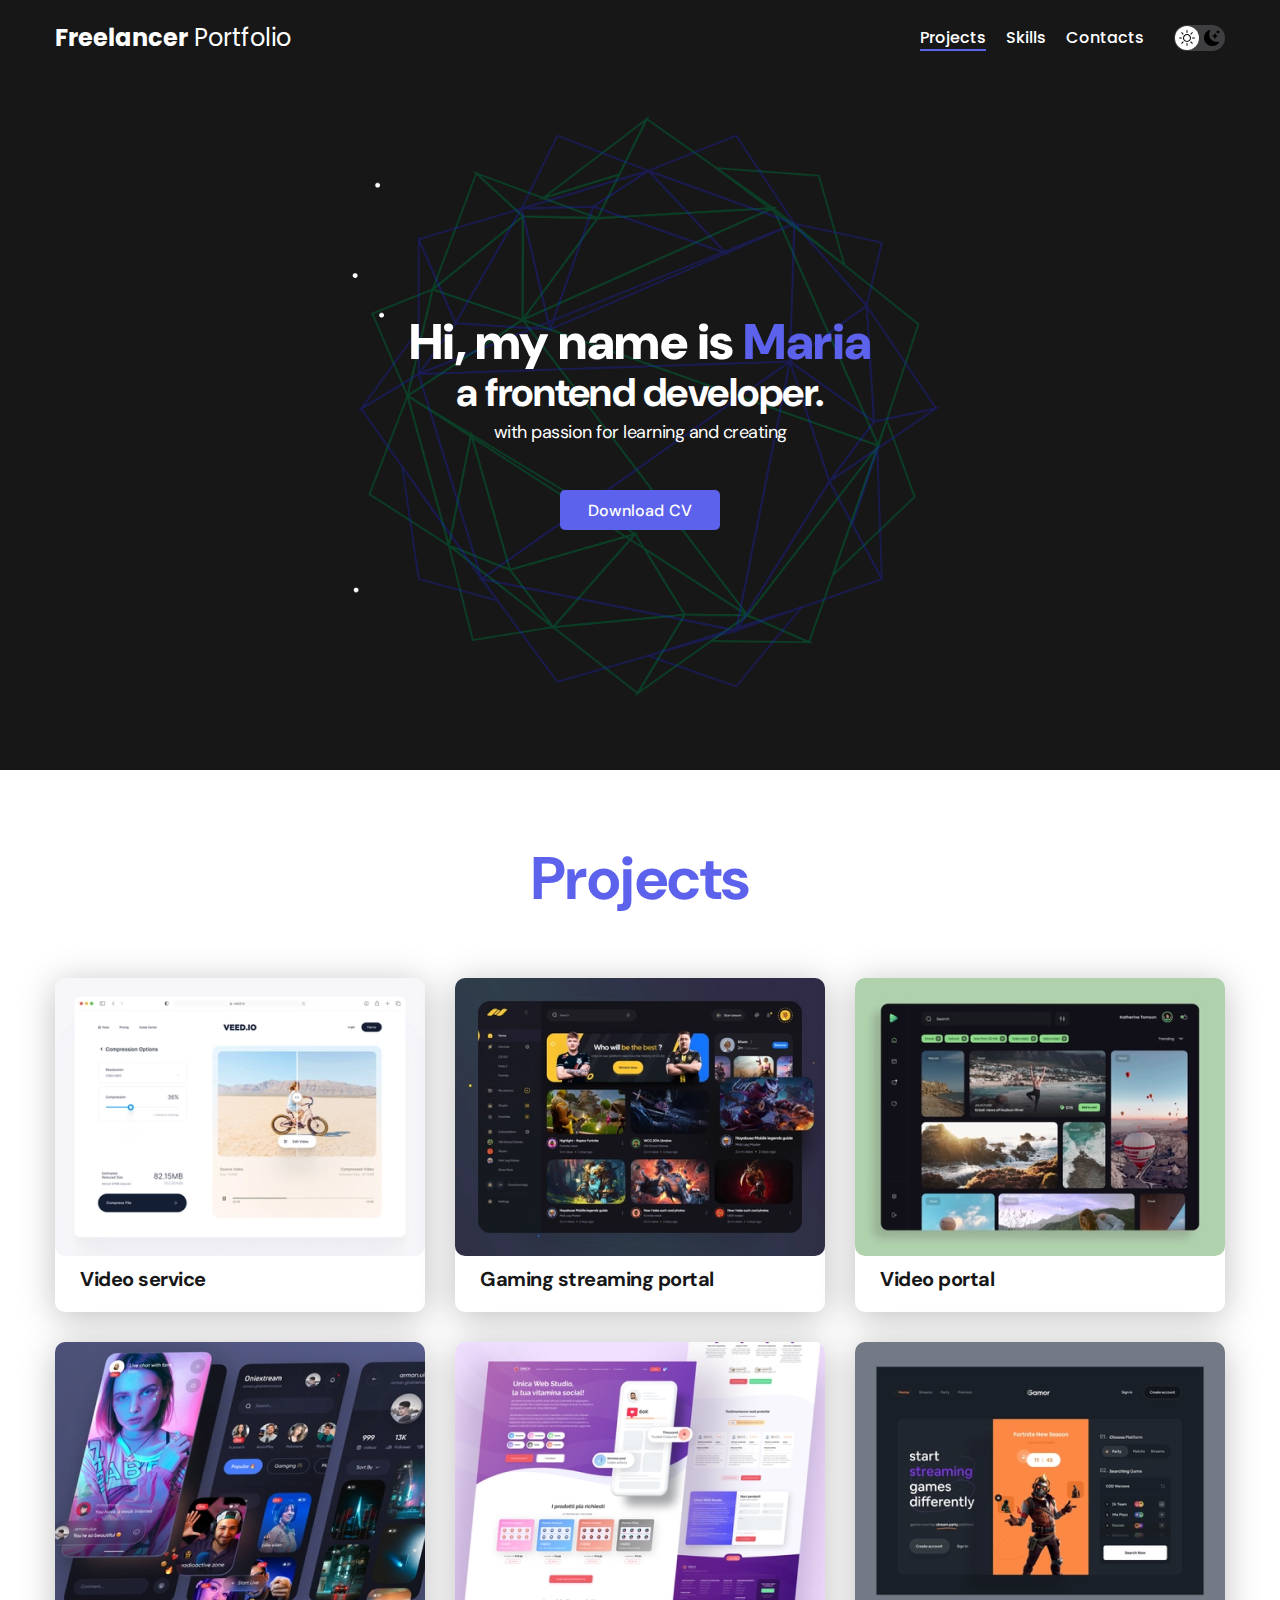
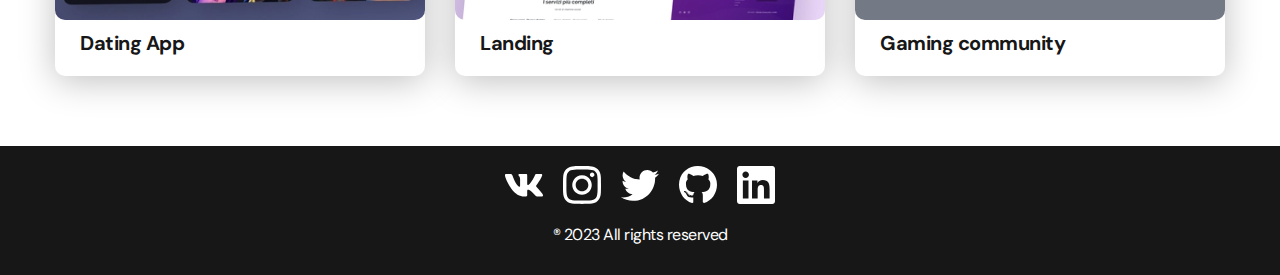
==== index.html @ a5b730f0 "Add files via upload" ====
<!DOCTYPE html>
<html lang="en">
<head>
    <meta charset="UTF-8">
    <meta http-equiv="X-UA-Compatible" content="IE=edge">
    <meta name="viewport" content="width=device-width, initial-scale=1.0">
    <title>Document</title>
    <link rel="stylesheet" href="./style.css">
</head>
<body>

        <nav class="nav">
            <div class="container">
                <div class="nav-row">
                    <a href="#" class="logo"><strong>Freelancer</strong> Portfolio</a>
                    
                    <button class="dark-mode-btn">
                        <img src="./img/icons/Sun.svg" alt="Light mode" class="dark-mode-btn__icon">
                        <img src="./img/icons/Moon.svg" alt="Light mode" class="dark-mode-btn__icon">
                    </button>
                    
                    
                    <ul class="nav-list">
                        <li class="nav-list_item"><a href="./index.html" class="nav-list_link nav-list_link--active">Projects</a></li>
                        <li class="nav-list_item"><a href="./skills.html" class="nav-list_link ">Skills</a></li>
                        <li class="nav-list_item"><a href="./contacts.html" class="nav-list_link ">Contacts</a></li>
                    </ul>
                </div>
            </div>
        </nav>

            <header class="header">
                <div class="header_wrapper">
                    <h1 class="header_title">
                        <strong>Hi, my name is <em>Maria</em> </strong><br>
                        a frontend developer.
                    </h1>
                    <div class="header__text">
                        <p>with passion for learning and creating</p>
                    </div>
                    <a href="#!" class="btn">Download CV</a>
                </div>
            </header>

            <main class="section">
                <div class="container">
                    <h2 class="title-1">Projects</h2>
                    <ul class="projects">
                        <li class="project">
                            <a href="./project-page.html">
                            <img src="./img/React Simple Portfolio (Copy)/02.jpg" alt="project img" class="project__image">
                            <h3 class="project__title">Video service</h3>
                        </a>
                        </li>
                        <li class="project">
                            <a href="#!">
                            <img src="./img/React Simple Portfolio (Copy)/01.jpg" alt="project img" class="project__image">
                            <h3 class="project__title">Gaming streaming portal</h3>
                        </a>
                        </li>
                        <li class="project">
                            <a href="#!">
                            <img src="./img/React Simple Portfolio (Copy)/03.jpg" alt="project img" class="project__image">
                            <h3 class="project__title">Video portal</h3>
                        </a>
                        </li>
                        <li class="project">
                            <a href="#!">
                            <img src="./img/React Simple Portfolio (Copy)/04.jpg" alt="project img" class="project__image">
                            <h3 class="project__title">Dating App</h3>
                        </a>
                        </li>
                        <li class="project">
                            <a href="#!">
                            <img src="./img/React Simple Portfolio (Copy)/05.jpg" alt="project img" class="project__image">
                            <h3 class="project__title">Landing</h3>
                        </a>
                        </li>
                        <li class="project">
                            <a href="#!">
                            <img src="./img/React Simple Portfolio (Copy)/06.jpg" alt="project img" class="project__image">
                            <h3 class="project__title">Gaming community</h3>
                        </a>
                        </li>
                    </ul>
                </div>
            </main>

            <footer class="footer__section">
                <div class="footer__container">
                    <div class="icons">
                        <ul class="icons_list">
                            <li class="icon">
                                <a href="vk.com">
                                    <img src="./img/icons/vk.svg" alt="Icon Img" class="icon-img">
                                </a>
                            </li>
                            <li class="icon">
                                <a href="instagram.com">
                                    <img src="./img/icons/Vector.svg" alt="Icon Img" class="icon-img">
                                </a>
                            </li>
                            <li class="icon">
                                <a href="https://twitter.com">
                                    <img src="./img/icons/Vector-1.svg" alt="Icon Img" class="icon-img">
                                </a>
                            </li>
                            <li class="icon">
                                <a href="https://github.com/skr0nks">
                                    <img src="./img/icons/Vector-2.svg" alt="Icon Img" class="icon-img">
                                </a>
                            </li>
                            <li class="icon">
                                <a href="https://linked.in">
                                    <img src="./img/icons/Vector-3.svg" alt="Icon Img" class="icon-img">
                                </a>
                            </li>
                        </ul>
                    </div>
                    <div class="text_underline">
                    <p class="underline_p">® 2023 All rights reserved </p>
                    </div>
                </div>
            </footer>
            <script src="./js/main.js"></script>
</body>
</html>
---- style.css ----
@import url(./reset.css);
@import url('https://fonts.googleapis.com/css2?family=DM+Sans:wght@400;500;700&family=Poppins:wght@400;500;700&display=swap');



*{
    /* border: 1px solid #fff; */
}

:root{
    --black: #171718;
    --black-border:#171718;
    --white:#fff;
    --purple:#5C62EC;

    --page-text-color:var(--black);
    --dark-bg: var(--black);
    --dark-border: var(--black-border);
    --header-text: var(--white);
    --accent: var(--purple);


    /* Light mode */
    --page-bg: #ffffff;
    --text-color: var(--black);
    --title-1: var(--purple);

    --project-card-bg: var(--white);
    --project-card-text: var(--black);
    --box-shadow:0px 5px 35px rgba(0, 0, 0, 0.25);
}

.dark{
    /* Dark mode */
    --page-bg: #252526;
    --text-color: var(--white);

    --title-1:var(--white);

    --project-card-bg: var(--black);
    --project-card-text: var(--white);
    --box-shadow:0px 5px 35px rgba(0, 0, 0, 0.8);
}  


html, body{
    display: flex;
    flex-direction: column;
    min-height: 100vh;

    font-family: 'DM Sans', sans-serif;
    letter-spacing: -0.5px;

/* Color mode */
    background-color: var(--page-bg);
    color: var(--text-color);
}

.container{
    margin: 0 auto;
    padding: 0 15px;
    max-width: 1200px;
}
.nav{
    background-color: var(--dark-bg);
    color: var(--header-text);
    padding: 20px 0px;
    letter-spacing: normal;
}


.nav-row{
    display: flex;
    justify-content: flex-end;
    align-items: center;
    column-gap: 30px;
    row-gap: 20px;
    flex-wrap: wrap;
}

.logo{
    margin-right: auto;
    color: var(--header-text);
    font-size: 24px;
    font-family: 'Poppins', sans-serif;
}

.logo strong{
    font-weight: 700;
}

.nav-list{
    flex-wrap: wrap;
    display: flex;
    align-items: center;
    font-size: 16px;
    font-weight: 500;
    font-family: 'Poppins', sans-serif;
    column-gap: 20px;
}

.nav-list_link{
    color: var(--header-text);
    transition: opacity 0.2s ease-in;
}
.nav-list_link:hover{
    opacity: 0.8;
}



.nav-list_link--active{
     position: relative;
}
.nav-list_link--active::before{
    content: "";

    position: absolute;
    left: 0;
    top: 100%;

    display: block;
    height: 2px;
    width: 100%;
    background-color: var(--accent);
}

/* Dark mode btn */

.dark-mode-btn{
    order: 1;
    position: relative;
    display: flex;
    justify-content: space-between;
    width: 51px;
    height: 26px;
    padding: 5px;


    background-color: #3f3f41;
    border-radius: 50px;
}

.dark-mode-btn::before{
    position: absolute;
    content:"";

    top: 1px;
    left: 1px;
    display: block;
    width: 24px;
    height: 24px;


    border-radius: 50%;
    background-color: var(--white);


    transition: left 0.2s ease-in;
}

.dark-mode-btn--active::before{
    left:26px;
}

.dark-mode-btn__icon{
    position: relative;
}







/* Header */

.header{
    padding: 40px 0;
    min-height: 695px;

    display: flex;
    justify-content: center;
    align-items: center;

    background-color: var(--dark-bg);
    background-image: url('/img/pngegg.png');
    background-repeat: no-repeat;
    background-size: auto;
    background-position: center center;
    background-size: 600px;
    

    color: var(--header-text);
    text-align: center;
}

.header_wrapper{
    padding: 0 15px;
    max-width: 660px;
}

.header_title{
    font-size: 40px;
    font-weight: 700;
    line-height: 1.1;
}
.header_title strong{
 font-size: 50px;
}
.header_title em{
    font-style: normal;
    color: var(--accent);
}

.header__text{
    margin-bottom: 40px;
    font-size: 18px;
    line-height: 2;
}

.header__text p+p{
    margin-top: 1em;
}

/* btn */

.btn{
    display: inline-block;
    height: 40px;
    padding: 10px 28px;

    border-radius: 5px;
    background-color: var(--accent);
    color: var(--white);
    letter-spacing: 0.15px;
    font-size: 16px;
    font-weight: 500;
    transition: 0.2s ease-in;
}

.btn:hover{
    opacity: 0.8;
}

.btn:active {
    position: relative;
    top: 1px;
}

/* Projects */

.section{
    padding: 70px 0;
}
.title-1{
    margin-bottom: 60px;
    font-size: 60px;
    font-weight: 700;
    line-height: 1.3;
    color: var(--title-1);
    text-align: center;
}

.projects{
    justify-content: center;
    display: flex;
    flex-wrap: wrap;
    column-gap: 30px;
    row-gap: 30px;
}
.project{
    max-width: 370px;
    box-shadow: var(--box-shadow);
    border-radius: 10px;
    background-color: var(--project-card-bg);
}
.project__image{
    border-radius: 10px;
}
.project__title{
    font-size: 20px;
    font-weight: 700;
    padding: 10px 25px 20px;
    color: var(--project-card-text);
}

/* Project details */
.project-details{
    max-width: 865px;
    margin: 0 auto;

    display: flex;
    flex-direction: column;
    align-items: center;
    text-align: center;
}

.project-details__cover{
    max-width: 100%;
    
}
.project-details__descr{
    font-size: 24px;
    line-height: 1.3;
    font-weight: 700;
}

.btn-outline{
    display: flex;
    column-gap: 10px;
    align-items: center;

    height: 48px;
    padding: 12px 20px;
    margin-top: 20px;
    border-radius: 10px;

    border: 1px solid #171718;
    color: var(--dark-bg);
    background-color: var(--white);
    font-weight: 700;
    transition: 0.2s ease-in;
}
.btn-outline:hover{
    opacity: 0.8;
}

.btn-outline:active {
    position: relative;
    top: 1px;
}

/* content-list-skills */

.title-2{

    margin-bottom: 20px;

    font-size: 30px;
    font-weight: 600;
    line-height: 1.3;
}
.content-list{
    margin: 0 auto;
    max-width: 570px;
    display: flex;
    flex-direction: column;
    align-items: center;
    row-gap: 40px;
    text-align: center;
}

.content-list__item{
    font-size: 18px;
    line-height: 1.5;
}





/* footer */

.footer__section{
    margin-top: auto;
    padding: 20px 0;
    background-color: var(--dark-bg);
}

.footer__container{
    display: flex;
    flex-direction: column;
    justify-content: center;
    align-items: center;
}

.icons_list{
    display: flex;
    flex-wrap: wrap;
    column-gap: 20px;
    align-items: center;
}
.text_underline{
    padding: 20px 0 10px;
    color: var(--white);
    font-size: 16px;
}


@media (max-width: 620px){
    .header{
        min-height: unset;
    }
    .header_title{
        font-size: 30px;
    }
    .header_title strong{
        font-size: 40px;
    }
    .nav-row{
        justify-content: space-between;
    }
    .nav-list{
        column-gap: 40px;
    }
    .dark-mode-btn{
        order: 0;
    }

    .section{
        padding: 40px 0;
    }
    .title-1{
        margin-bottom: 30px;
        font-size: 40px;
    }
    .title-2{
        margin-bottom: 10px;
        font-size:30px ;
    }
    .project__title{
        font-size: 22px;
    }
    .project-details__descr{
        margin-bottom: 20px;
        font-size: 22px;
    }
    .footer{
        padding: 40px 0 30px;
    }
    .icons_list{
        column-gap: 10px;
    }
    .content-list{
        row-gap: 20px;
    }
    .content-list__item{
        font-size: 16px;
    }
    .icons_list{
        column-gap: 15px;
    }
}
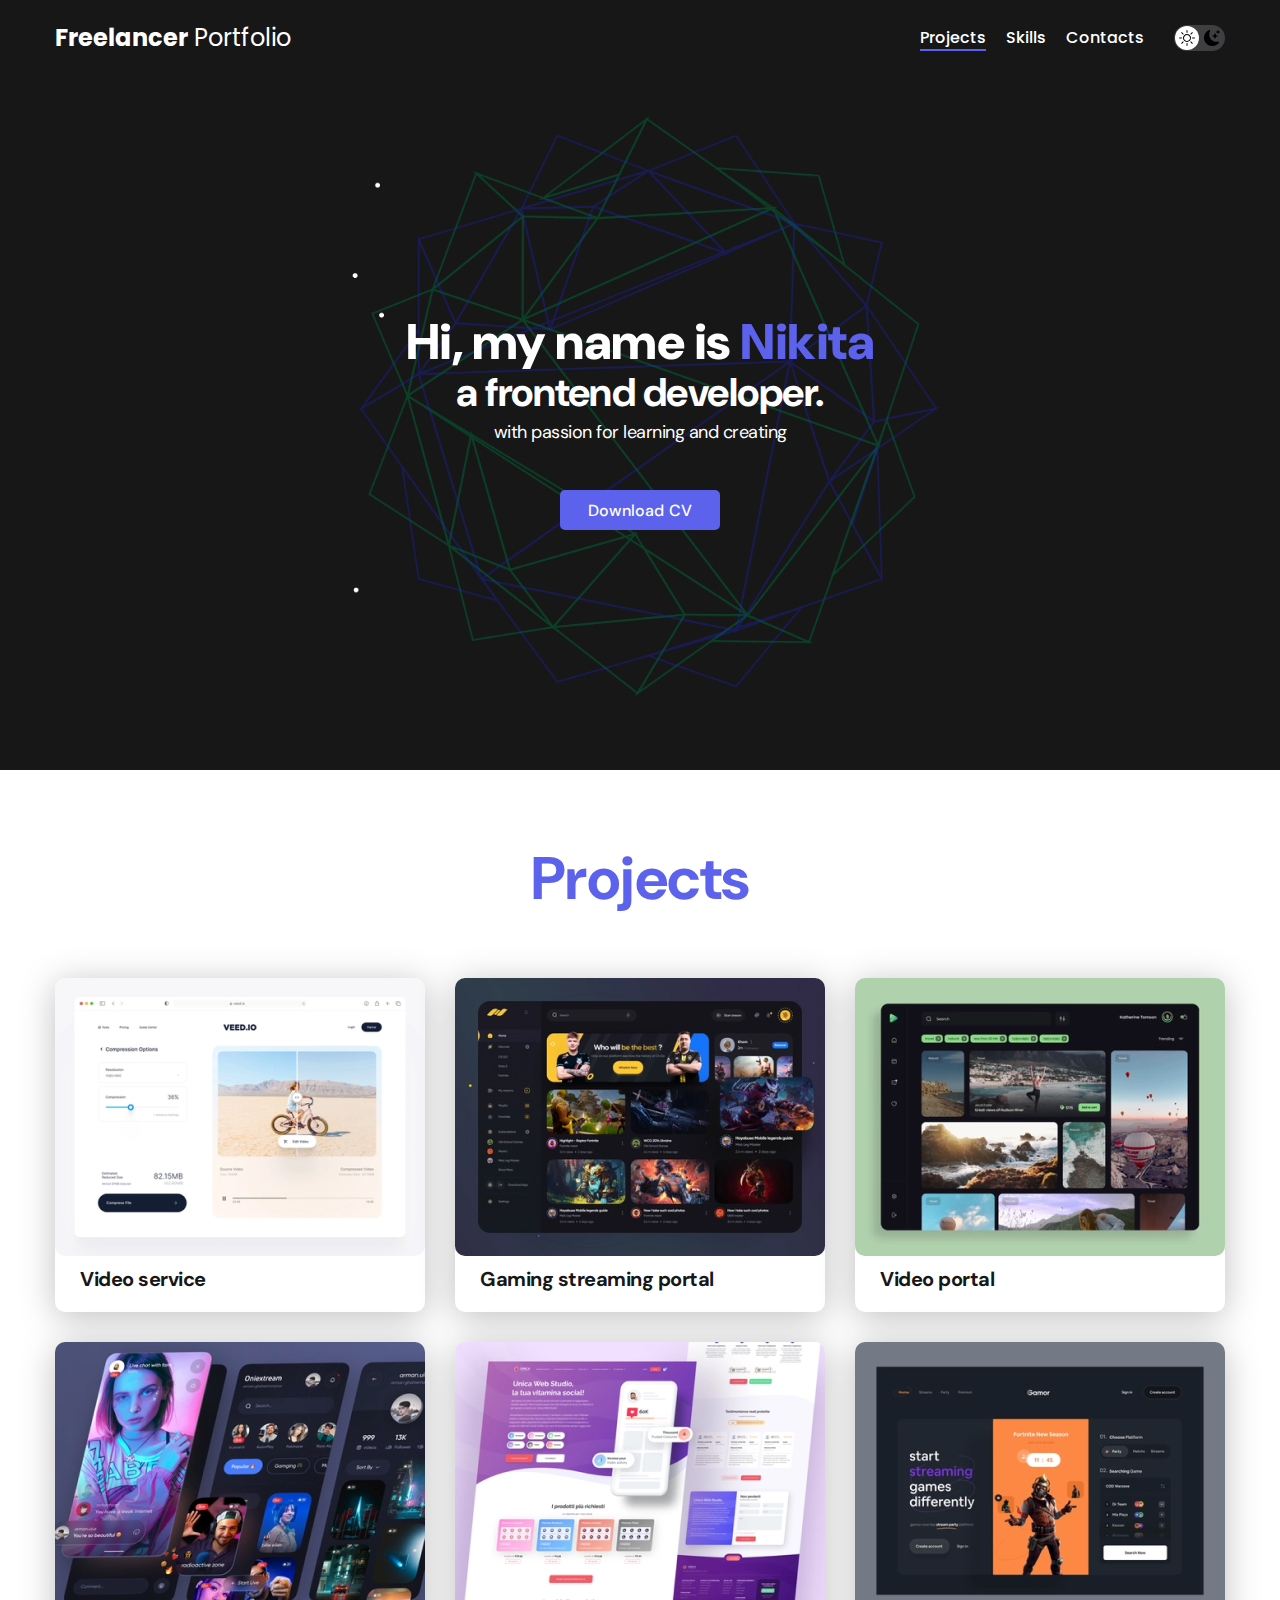
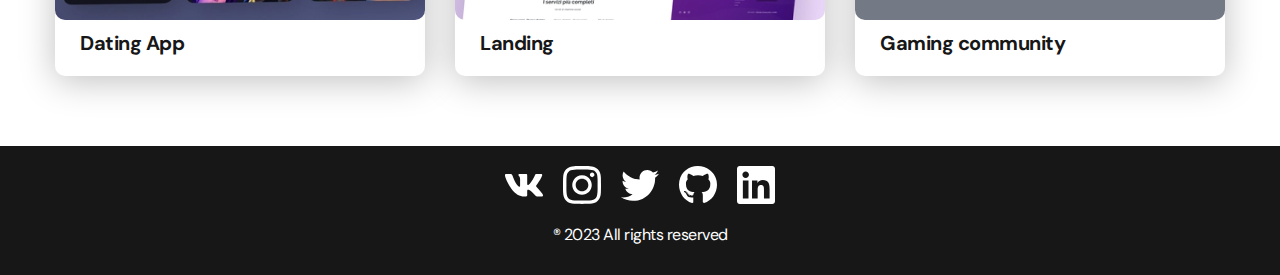
==== commit 54b70ddc: "Update index.html" ====
--- a/index.html
+++ b/index.html
@@ -32,7 +32,7 @@
             <header class="header">
                 <div class="header_wrapper">
                     <h1 class="header_title">
-                        <strong>Hi, my name is <em>Maria</em> </strong><br>
+                        <strong>Hi, my name is <em>Nikita</em> </strong><br>
                         a frontend developer.
                     </h1>
                     <div class="header__text">
@@ -124,4 +124,4 @@
             </footer>
             <script src="./js/main.js"></script>
 </body>
-</html>+</html>
